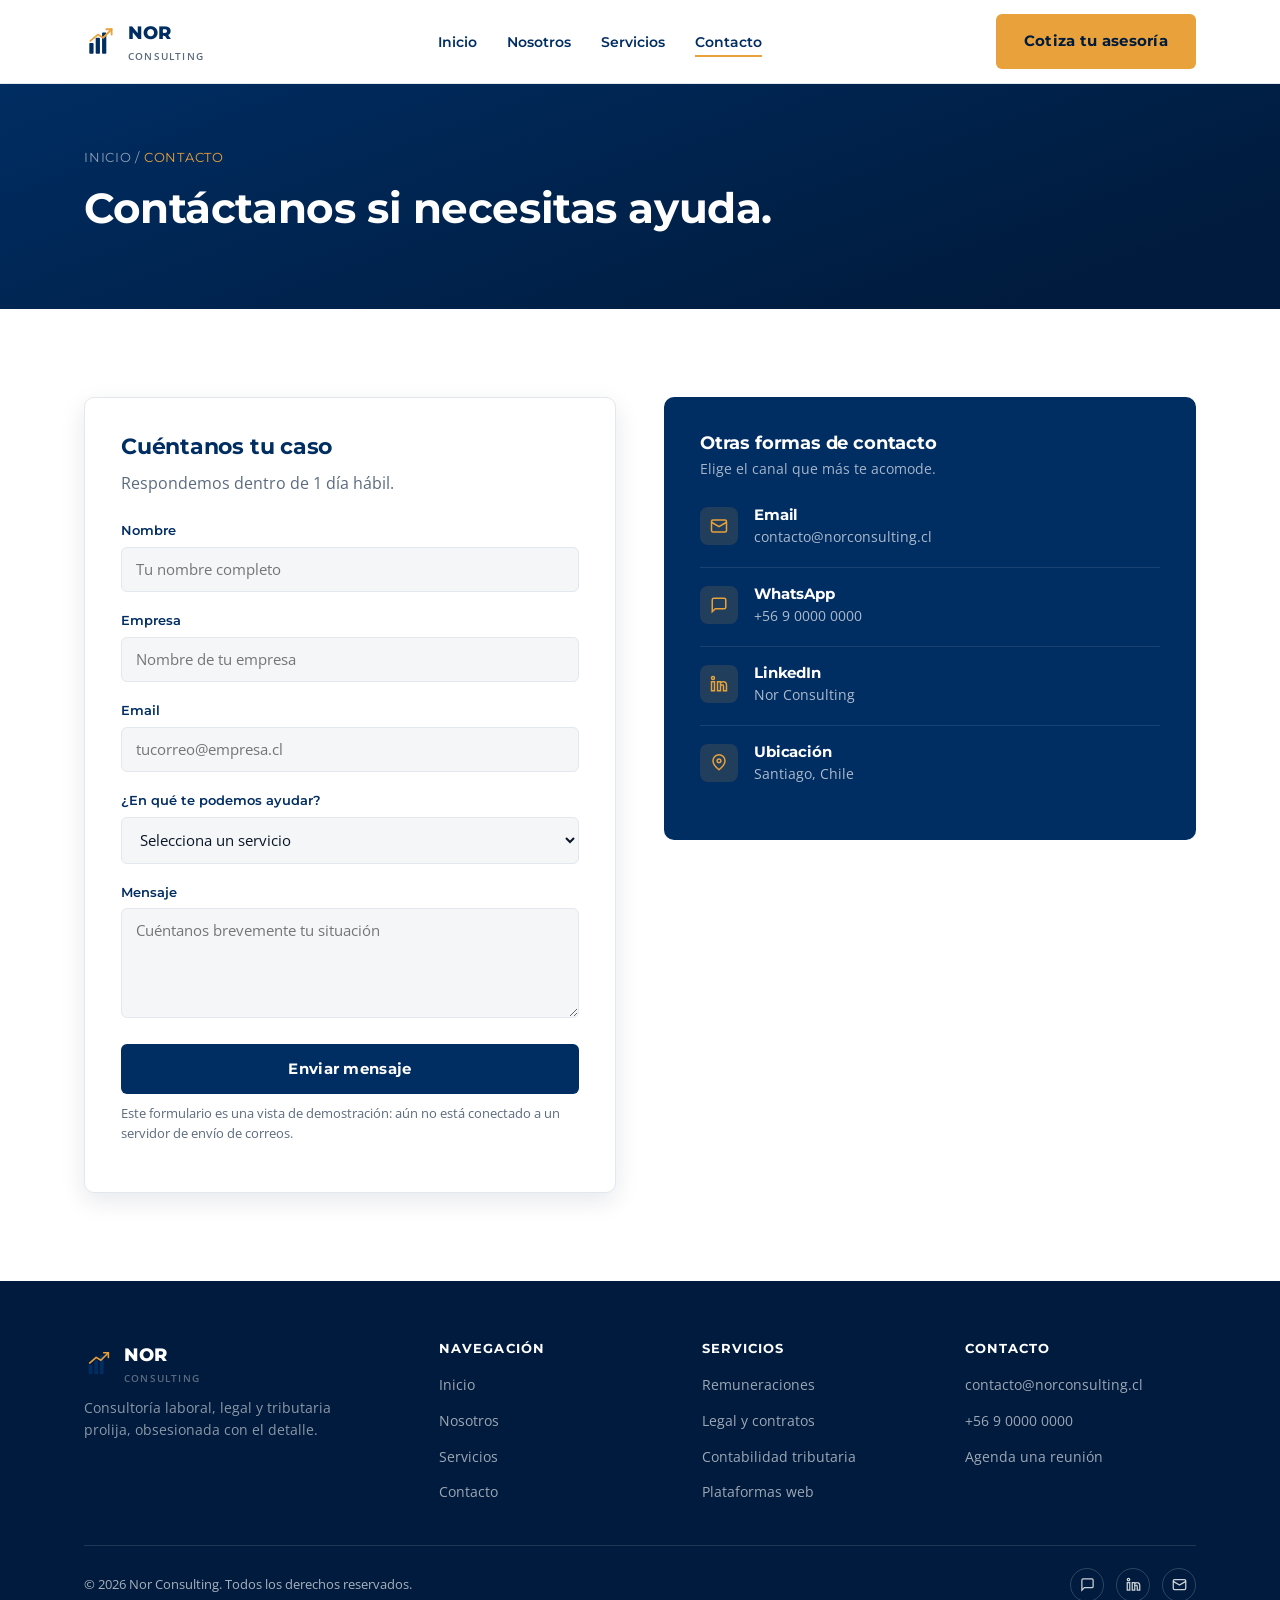
==== contacto.html @ 2d268e41 "Corrige estructura del sitio para Vercel" ====
<!DOCTYPE html>
<html lang="es">
<head>
<meta charset="UTF-8">
<meta name="viewport" content="width=device-width, initial-scale=1.0">
<title>Contacto | Nor Consulting</title>
<meta name="description" content="Contáctanos si necesitas ayuda con remuneraciones, cumplimiento laboral o gestión tributaria. Respondemos por WhatsApp, LinkedIn o email.">
<link rel="icon" href="assets/favicon.svg" type="image/svg+xml">
<link rel="stylesheet" href="css/styles.css">
</head>
<body>

<header class="site-header">
  <nav class="nav container">
    <a href="index.html" class="brand">
      <img src="assets/logo.svg" alt="Nor Consulting" width="34" height="34">
      <span>NOR<br><small>Consulting</small></span>
    </a>
    <ul class="nav-links">
      <li><a href="index.html">Inicio</a></li>
      <li><a href="nosotros.html">Nosotros</a></li>
      <li><a href="servicios.html">Servicios</a></li>
      <li><a href="contacto.html" class="active">Contacto</a></li>
    </ul>
    <div class="nav-cta">
      <a href="contacto.html" class="btn btn-gold">Cotiza tu asesoría</a>
      <button class="nav-toggle" aria-label="Abrir menú" aria-expanded="false">
        <span></span><span></span><span></span>
      </button>
    </div>
  </nav>
</header>

<section class="page-hero">
  <div class="container">
    <p class="breadcrumb"><a href="index.html" style="color:inherit">Inicio</a> / <span class="gold">Contacto</span></p>
    <h1>Contáctanos si necesitas ayuda.</h1>
  </div>
</section>

<section class="section">
  <div class="container grid grid-2" style="align-items:flex-start; gap:48px;">

    <div class="form-panel reveal">
      <h2 style="font-size:22px;">Cuéntanos tu caso</h2>
      <p style="margin-bottom:24px;">Respondemos dentro de 1 día hábil.</p>
      <form id="contact-form">
        <div class="field">
          <label for="nombre">Nombre</label>
          <input type="text" id="nombre" name="nombre" placeholder="Tu nombre completo" required>
        </div>
        <div class="field">
          <label for="empresa">Empresa</label>
          <input type="text" id="empresa" name="empresa" placeholder="Nombre de tu empresa">
        </div>
        <div class="field">
          <label for="email">Email</label>
          <input type="email" id="email" name="email" placeholder="tucorreo@empresa.cl" required>
        </div>
        <div class="field">
          <label for="servicio">¿En qué te podemos ayudar?</label>
          <select id="servicio" name="servicio">
            <option value="">Selecciona un servicio</option>
            <option value="remuneraciones">Remuneraciones</option>
            <option value="auditoria">Auditoría DT</option>
            <option value="legal">Legal, contratos y prevención</option>
            <option value="tributaria">Contabilidad y gestión tributaria</option>
            <option value="plataformas">Plataformas y migración</option>
            <option value="otro">Otro</option>
          </select>
        </div>
        <div class="field">
          <label for="mensaje">Mensaje</label>
          <textarea id="mensaje" name="mensaje" placeholder="Cuéntanos brevemente tu situación"></textarea>
        </div>
        <button type="submit" class="btn btn-navy" style="width:100%;">Enviar mensaje</button>
        <p class="form-note">Este formulario es una vista de demostración: aún no está conectado a un servidor de envío de correos.</p>
        <div class="form-success">Gracias — tu mensaje quedó registrado. Te contactaremos pronto.</div>
      </form>
    </div>

    <div class="reveal">
      <div style="background:var(--navy); border-radius:var(--radius); padding:36px;">
        <h3 style="color:var(--white); font-size:18px; margin-bottom:4px;">Otras formas de contacto</h3>
        <p style="color:rgba(255,255,255,0.65); margin-bottom:8px; font-size:14px;">Elige el canal que más te acomode.</p>

        <div class="contact-info-item">
          <div class="ic"><svg viewBox="0 0 24 24" fill="none" stroke-width="2"><rect x="2" y="4" width="20" height="16" rx="2"/><path d="m2 7 10 6 10-6"/></svg></div>
          <div><h4>Email</h4><p>contacto@norconsulting.cl</p></div>
        </div>
        <div class="contact-info-item">
          <div class="ic"><svg viewBox="0 0 24 24" fill="none" stroke-width="2"><path d="M21 15a2 2 0 0 1-2 2H7l-4 4V5a2 2 0 0 1 2-2h14a2 2 0 0 1 2 2z"/></svg></div>
          <div><h4>WhatsApp</h4><p>+56 9 0000 0000</p></div>
        </div>
        <div class="contact-info-item">
          <div class="ic"><svg viewBox="0 0 24 24" fill="none" stroke-width="2"><rect x="2" y="9" width="4" height="12"/><circle cx="4" cy="4" r="2"/><path d="M10 9h4v2a4 4 0 0 1 4-2c3 0 4 2 4 5v7h-4v-6c0-1-1-2-2-2s-2 1-2 2v6h-4z"/></svg></div>
          <div><h4>LinkedIn</h4><p>Nor Consulting</p></div>
        </div>
        <div class="contact-info-item">
          <div class="ic"><svg viewBox="0 0 24 24" fill="none" stroke-width="2"><path d="M12 21s-8-6.5-8-12a8 8 0 0 1 16 0c0 5.5-8 12-8 12z"/><circle cx="12" cy="9" r="2.5"/></svg></div>
          <div><h4>Ubicación</h4><p>Santiago, Chile</p></div>
        </div>
      </div>
    </div>

  </div>
</section>

<footer class="site-footer">
  <div class="container">
    <div class="footer-top">
      <div class="footer-brand">
        <a href="index.html" class="brand">
          <img src="assets/logo.svg" alt="Nor Consulting" width="30" height="30">
          <span>NOR<br><small>Consulting</small></span>
        </a>
        <p>Consultoría laboral, legal y tributaria prolija, obsesionada con el detalle.</p>
      </div>
      <div class="footer-col">
        <h4>Navegación</h4>
        <ul>
          <li><a href="index.html">Inicio</a></li>
          <li><a href="nosotros.html">Nosotros</a></li>
          <li><a href="servicios.html">Servicios</a></li>
          <li><a href="contacto.html">Contacto</a></li>
        </ul>
      </div>
      <div class="footer-col">
        <h4>Servicios</h4>
        <ul>
          <li><a href="servicios.html#remuneraciones">Remuneraciones</a></li>
          <li><a href="servicios.html#legal">Legal y contratos</a></li>
          <li><a href="servicios.html#tributaria">Contabilidad tributaria</a></li>
          <li><a href="servicios.html#plataformas">Plataformas web</a></li>
        </ul>
      </div>
      <div class="footer-col">
        <h4>Contacto</h4>
        <ul>
          <li><a href="mailto:contacto@norconsulting.cl">contacto@norconsulting.cl</a></li>
          <li><a href="tel:+56900000000">+56 9 0000 0000</a></li>
          <li><a href="contacto.html">Agenda una reunión</a></li>
        </ul>
      </div>
    </div>
    <div class="footer-bottom">
      <span>© 2026 Nor Consulting. Todos los derechos reservados.</span>
      <div class="social">
        <a href="#" aria-label="WhatsApp"><svg viewBox="0 0 24 24" fill="none" stroke-width="2"><path d="M21 15a2 2 0 0 1-2 2H7l-4 4V5a2 2 0 0 1 2-2h14a2 2 0 0 1 2 2z"/></svg></a>
        <a href="#" aria-label="LinkedIn"><svg viewBox="0 0 24 24" fill="none" stroke-width="2"><rect x="2" y="9" width="4" height="12"/><circle cx="4" cy="4" r="2"/><path d="M10 9h4v2a4 4 0 0 1 4-2c3 0 4 2 4 5v7h-4v-6c0-1-1-2-2-2s-2 1-2 2v6h-4z"/></svg></a>
        <a href="#" aria-label="Email"><svg viewBox="0 0 24 24" fill="none" stroke-width="2"><rect x="2" y="4" width="20" height="16" rx="2"/><path d="m2 7 10 6 10-6"/></svg></a>
      </div>
    </div>
  </div>
</footer>

<script src="js/main.js"></script>
</body>
</html>
---- css/styles.css ----
/* =========================================================
   NOR CONSULTING — Design System
   Navy #002D62 · Gold #E8A13B · White #FFFFFF · Gray #F4F6F8
   Display/Headings: Montserrat  |  Body: Open Sans
   ========================================================= */

@import url('https://fonts.googleapis.com/css2?family=Montserrat:wght@600;700;800&family=Open+Sans:wght@400;600;700&display=swap');

:root{
  --navy: #002D62;
  --navy-dark: #001B3D;
  --navy-soft: #103A6E;
  --gold: #E8A13B;
  --gold-light: #F3C77A;
  --white: #FFFFFF;
  --bg-gray: #F4F6F8;
  --ink: #0A1628;
  --text-muted: #5B6B7F;
  --border: #E2E8ED;

  --font-display: 'Montserrat', sans-serif;
  --font-body: 'Open Sans', sans-serif;

  --container: 1160px;
  --radius: 10px;
  --shadow-sm: 0 1px 3px rgba(0,29,64,0.08);
  --shadow-md: 0 8px 24px rgba(0,29,64,0.10);
  --shadow-lg: 0 20px 48px rgba(0,29,64,0.16);
}

*, *::before, *::after{ box-sizing: border-box; }

html{ scroll-behavior: smooth; }

body{
  margin:0;
  font-family: var(--font-body);
  color: var(--ink);
  background: var(--white);
  line-height: 1.6;
  -webkit-font-smoothing: antialiased;
}

h1,h2,h3,h4{
  font-family: var(--font-display);
  color: var(--navy);
  margin: 0 0 .5em;
  line-height: 1.15;
  letter-spacing: -0.01em;
}

p{ margin: 0 0 1em; color: var(--text-muted); }

a{ color: inherit; text-decoration: none; }

img{ max-width: 100%; display:block; }

.container{
  max-width: var(--container);
  margin: 0 auto;
  padding: 0 24px;
}

.eyebrow{
  display:inline-flex;
  align-items:center;
  gap:8px;
  font-family: var(--font-display);
  font-weight:700;
  font-size: 12.5px;
  letter-spacing: 0.14em;
  text-transform: uppercase;
  color: var(--gold);
  margin-bottom: 14px;
}
.eyebrow::before{
  content:"";
  width: 22px; height:2px;
  background: var(--gold);
  display:inline-block;
}

/* -------------------- Buttons -------------------- */
.btn{
  display:inline-flex;
  align-items:center;
  justify-content:center;
  gap:8px;
  font-family: var(--font-display);
  font-weight:700;
  font-size: 14.5px;
  letter-spacing: 0.02em;
  padding: 14px 26px;
  border-radius: 6px;
  border: 2px solid transparent;
  cursor:pointer;
  transition: transform .15s ease, box-shadow .15s ease, background .15s ease, color .15s ease, border-color .15s ease;
}
.btn-gold{
  background: var(--gold);
  color: var(--navy-dark);
}
.btn-gold:hover{ background: var(--gold-light); transform: translateY(-2px); box-shadow: var(--shadow-md); }

.btn-outline{
  background: transparent;
  border-color: rgba(255,255,255,0.35);
  color: var(--white);
}
.btn-outline:hover{ border-color: var(--gold); color: var(--gold); }

.btn-navy{
  background: var(--navy);
  color: var(--white);
}
.btn-navy:hover{ background: var(--navy-dark); transform: translateY(-2px); box-shadow: var(--shadow-md); }

/* -------------------- Header / Nav -------------------- */
.site-header{
  position: sticky;
  top:0;
  z-index: 100;
  background: rgba(255,255,255,0.92);
  backdrop-filter: blur(10px);
  border-bottom: 1px solid var(--border);
}
.nav{
  display:flex;
  align-items:center;
  justify-content:space-between;
  padding: 14px 24px;
}
.brand{
  display:flex;
  align-items:center;
  gap:10px;
  font-family: var(--font-display);
  font-weight:800;
  font-size: 18px;
  color: var(--navy);
}
.brand small{
  display:block;
  font-family: var(--font-body);
  font-weight:600;
  font-size: 10px;
  letter-spacing: 0.12em;
  color: var(--text-muted);
  text-transform: uppercase;
}
.nav-links{
  display:flex;
  align-items:center;
  gap: 30px;
  list-style:none;
  margin:0; padding:0;
}
.nav-links a{
  font-family: var(--font-display);
  font-weight:600;
  font-size: 14px;
  color: var(--navy);
  position: relative;
  padding: 6px 0;
}
.nav-links a::after{
  content:"";
  position:absolute;
  left:0; bottom:0;
  width:0; height:2px;
  background: var(--gold);
  transition: width .2s ease;
}
.nav-links a:hover::after,
.nav-links a.active::after{ width:100%; }
.nav-links a.active{ color: var(--navy); }

.nav-cta{ display:flex; align-items:center; gap:18px; }

.nav-toggle{
  display:none;
  background:none;
  border:none;
  cursor:pointer;
  padding: 6px;
}
.nav-toggle span{
  display:block;
  width: 24px; height:2px;
  background: var(--navy);
  margin: 5px 0;
  transition: .2s;
}

@media (max-width: 900px){
  .nav-links{
    position: fixed;
    top: 64px; left:0; right:0;
    flex-direction: column;
    background: var(--white);
    padding: 20px 24px 30px;
    gap: 18px;
    border-bottom: 1px solid var(--border);
    transform: translateY(-130%);
    transition: transform .25s ease;
  }
  .nav-links.open{ transform: translateY(0); }
  .nav-toggle{ display:block; }
  .nav-cta .btn{ display:none; }
}

/* -------------------- Hero -------------------- */
.hero{
  position: relative;
  background: linear-gradient(160deg, var(--navy) 0%, var(--navy-dark) 78%);
  color: var(--white);
  overflow: hidden;
  padding: 96px 0 84px;
}
.hero .container{
  display:grid;
  grid-template-columns: 1.05fr 0.95fr;
  gap: 48px;
  align-items:center;
}
.hero h1{
  color: var(--white);
  font-size: clamp(34px, 4.4vw, 54px);
  font-weight: 800;
}
.hero h1 .accent{ color: var(--gold); }
.hero .lead{
  color: rgba(255,255,255,0.78);
  font-size: 17px;
  max-width: 480px;
  margin-bottom: 30px;
}
.hero-ctas{ display:flex; gap:14px; flex-wrap:wrap; }

/* Signature element: ledger-to-order animation */
.ledger{
  position:relative;
  width: 100%;
  aspect-ratio: 1 / 0.82;
  min-height: 320px;
}
.ledger-frame{
  position:absolute; inset:0;
  border: 1px solid rgba(255,255,255,0.12);
  border-radius: 14px;
  background: rgba(255,255,255,0.03);
}
.ledger-row{
  position:absolute;
  left: 6%;
  width: 88%;
  height: 34px;
  border-radius: 6px;
  background: rgba(255,255,255,0.06);
  border: 1px solid rgba(255,255,255,0.08);
  display:flex;
  align-items:center;
  padding: 0 16px;
  gap: 12px;
  opacity:0;
  animation: settle 900ms cubic-bezier(.2,.7,.2,1) forwards;
}
.ledger-row .dot{ width:7px; height:7px; border-radius:50%; background: var(--gold); flex-shrink:0; }
.ledger-row .bar{ height:8px; border-radius:4px; background: rgba(255,255,255,0.18); }
.ledger-row .bar.gold{ background: var(--gold); opacity:.85; }

.ledger-row:nth-child(2){ top: 10%; animation-delay: .15s; }
.ledger-row:nth-child(3){ top: 24%; animation-delay: .38s; }
.ledger-row:nth-child(4){ top: 38%; animation-delay: .52s; }
.ledger-row:nth-child(5){ top: 52%; animation-delay: .70s; }
.ledger-row:nth-child(6){ top: 66%; animation-delay: .88s; }
.ledger-row:nth-child(7){ top: 80%; animation-delay: 1.05s; background: rgba(232,161,59,0.14); border-color: rgba(232,161,59,0.35); }

@keyframes settle{
  0%{ opacity:0; transform: translate(var(--dx,0), var(--dy,0)) rotate(var(--dr,0)); }
  100%{ opacity:1; transform: translate(0,0) rotate(0); }
}
.ledger-row:nth-child(2){ --dx:-40px; --dy:-30px; --dr:-6deg; }
.ledger-row:nth-child(3){ --dx:34px; --dy:-16px; --dr:5deg; }
.ledger-row:nth-child(4){ --dx:-24px; --dy:22px; --dr:-4deg; }
.ledger-row:nth-child(5){ --dx:44px; --dy:12px; --dr:7deg; }
.ledger-row:nth-child(6){ --dx:-30px; --dy:-18px; --dr:-5deg; }
.ledger-row:nth-child(7){ --dx:20px; --dy:26px; --dr:3deg; }

@media (prefers-reduced-motion: reduce){
  .ledger-row{ animation: none !important; opacity:1 !important; transform:none !important; }
}

@media (max-width: 860px){
  .hero .container{ grid-template-columns: 1fr; }
  .ledger{ order:-1; min-height: 220px; }
}

/* -------------------- Trust bar -------------------- */
.trust{
  background: var(--white);
  border-bottom: 1px solid var(--border);
  padding: 30px 0;
}
.trust-inner{
  display:flex;
  align-items:center;
  justify-content:space-between;
  gap: 24px;
  flex-wrap:wrap;
}
.trust-label{
  font-family: var(--font-display);
  font-weight:700;
  font-size: 12px;
  letter-spacing: 0.1em;
  text-transform: uppercase;
  color: var(--text-muted);
  white-space:nowrap;
}
.trust-logos{
  display:flex;
  align-items:center;
  gap: 36px;
  flex-wrap:wrap;
}
.trust-logos span{
  font-family: var(--font-display);
  font-weight:800;
  font-size: 19px;
  color: var(--navy);
  opacity:.85;
}

/* -------------------- Section shells -------------------- */
.section{ padding: 88px 0; }
.section-gray{ background: var(--bg-gray); }
.section-navy{ background: var(--navy); color: var(--white); }
.section-navy h2, .section-navy h3{ color: var(--white); }
.section-navy p{ color: rgba(255,255,255,0.72); }

.section-head{
  max-width: 640px;
  margin-bottom: 48px;
}
.section-head.center{ margin-left:auto; margin-right:auto; text-align:center; }
.section-head h2{ font-size: clamp(26px, 3vw, 36px); }

/* -------------------- Cards / Grids -------------------- */
.grid{ display:grid; gap: 24px; }
.grid-2{ grid-template-columns: repeat(2, 1fr); }
.grid-3{ grid-template-columns: repeat(3, 1fr); }
.grid-4{ grid-template-columns: repeat(4, 1fr); }

@media (max-width: 900px){
  .grid-4{ grid-template-columns: repeat(2, 1fr); }
  .grid-3{ grid-template-columns: repeat(2, 1fr); }
}
@media (max-width: 620px){
  .grid-2, .grid-3, .grid-4{ grid-template-columns: 1fr; }
}

.card{
  background: var(--white);
  border: 1px solid var(--border);
  border-radius: var(--radius);
  padding: 30px 26px;
  transition: transform .18s ease, box-shadow .18s ease, border-color .18s ease;
}
.card:hover{ transform: translateY(-4px); box-shadow: var(--shadow-md); border-color: transparent; }

.card-icon{
  width: 46px; height:46px;
  border-radius: 9px;
  background: var(--navy);
  display:flex; align-items:center; justify-content:center;
  margin-bottom: 18px;
}
.card-icon svg{ width: 22px; height:22px; stroke: var(--gold); }

.card h3{ font-size: 18px; margin-bottom: 8px; }
.card p{ font-size: 14.5px; margin-bottom: 0; }

.card ul{ margin: 12px 0 0; padding-left: 18px; color: var(--text-muted); font-size: 14px; }
.card ul li{ margin-bottom: 6px; }

/* Service card, dark variant used on servicios.html */
.service-card{
  background: var(--navy);
  color: var(--white);
  border-radius: var(--radius);
  padding: 34px 28px;
  position: relative;
  overflow:hidden;
}
.service-card::before{
  content:"";
  position:absolute;
  top:-40%; right:-20%;
  width: 220px; height:220px;
  background: radial-gradient(circle, rgba(232,161,59,0.16), transparent 70%);
}
.service-card h3{ color: var(--white); font-size: 19px; }
.service-card p{ color: rgba(255,255,255,0.68); }
.service-card ul{ color: rgba(255,255,255,0.75); }
.service-card .card-icon{ background: rgba(255,255,255,0.08); }

/* -------------------- Stats strip -------------------- */
.stats{
  display:grid;
  grid-template-columns: repeat(4, 1fr);
  gap: 24px;
  text-align:center;
}
.stat .num{
  font-family: var(--font-display);
  font-weight:800;
  font-size: clamp(30px, 3vw, 40px);
  color: var(--gold);
}
.stat .label{
  font-size: 13px;
  color: rgba(255,255,255,0.7);
  text-transform: uppercase;
  letter-spacing: 0.06em;
}
@media (max-width: 700px){ .stats{ grid-template-columns: repeat(2,1fr); } }

/* -------------------- CTA band -------------------- */
.cta-band{
  background: var(--navy);
  color: var(--white);
  border-radius: 16px;
  padding: 56px;
  display:flex;
  align-items:center;
  justify-content:space-between;
  gap: 30px;
  flex-wrap:wrap;
}
.cta-band h2{ color: var(--white); margin-bottom: 6px; font-size: 26px; }
.cta-band p{ margin:0; color: rgba(255,255,255,0.72); }

/* -------------------- Forms -------------------- */
.form-panel{
  background: var(--white);
  border: 1px solid var(--border);
  border-radius: var(--radius);
  padding: 36px;
  box-shadow: var(--shadow-md);
}
.field{ margin-bottom: 18px; }
.field label{
  display:block;
  font-family: var(--font-display);
  font-weight:600;
  font-size: 13px;
  color: var(--navy);
  margin-bottom: 6px;
}
.field input, .field select, .field textarea{
  width:100%;
  padding: 12px 14px;
  border: 1px solid var(--border);
  border-radius: 6px;
  font-family: var(--font-body);
  font-size: 14.5px;
  color: var(--ink);
  background: var(--bg-gray);
  transition: border-color .15s ease, background .15s ease;
}
.field input:focus, .field select:focus, .field textarea:focus{
  outline: none;
  border-color: var(--gold);
  background: var(--white);
}
.field textarea{ resize: vertical; min-height: 110px; }
.form-note{ font-size: 12.5px; color: var(--text-muted); margin-top: 10px; }
.form-success{
  display:none;
  background: #F0F8F2;
  border: 1px solid #BFE3C6;
  color: #1E6B32;
  padding: 14px 16px;
  border-radius: 8px;
  font-size: 14px;
  margin-top: 16px;
}

/* -------------------- Contact info list -------------------- */
.contact-info-item{
  display:flex;
  gap: 16px;
  align-items:flex-start;
  padding: 18px 0;
  border-bottom: 1px solid rgba(255,255,255,0.1);
}
.contact-info-item:last-child{ border-bottom:none; }
.contact-info-item .ic{
  width: 38px; height:38px;
  border-radius: 8px;
  background: rgba(232,161,59,0.14);
  display:flex; align-items:center; justify-content:center;
  flex-shrink:0;
}
.contact-info-item .ic svg{ width:18px; height:18px; stroke: var(--gold); }
.contact-info-item h4{ color: var(--white); font-size: 14.5px; margin: 0 0 3px; font-family: var(--font-display); }
.contact-info-item p{ margin:0; color: rgba(255,255,255,0.68); font-size: 14px; }

/* -------------------- Timeline / pillars (nosotros) -------------------- */
.pillar{
  display:flex;
  gap: 20px;
  padding: 26px 0;
  border-bottom: 1px solid var(--border);
}
.pillar:last-child{ border-bottom: none; }
.pillar .index{
  font-family: var(--font-display);
  font-weight:800;
  font-size: 14px;
  color: var(--gold);
  width: 36px;
  flex-shrink:0;
}
.pillar h3{ font-size: 18px; margin-bottom: 6px; }

.quote-card{
  background: var(--white);
  border-left: 4px solid var(--gold);
  border-radius: 0 10px 10px 0;
  padding: 26px 28px;
  box-shadow: var(--shadow-sm);
}
.quote-card p{
  font-family: var(--font-display);
  font-size: 17px;
  font-weight: 600;
  color: var(--navy);
  margin-bottom: 12px;
  font-style: normal;
}
.quote-card .who{ font-size: 13px; color: var(--text-muted); }

/* -------------------- Footer -------------------- */
.site-footer{
  background: var(--navy-dark);
  color: rgba(255,255,255,0.66);
  padding: 60px 0 26px;
}
.footer-top{
  display:grid;
  grid-template-columns: 1.4fr 1fr 1fr 1fr;
  gap: 32px;
  padding-bottom: 40px;
  border-bottom: 1px solid rgba(255,255,255,0.12);
}
.footer-brand .brand{ color: var(--white); }
.footer-brand p{ font-size: 13.5px; color: rgba(255,255,255,0.55); margin-top: 12px; max-width: 260px; }
.footer-col h4{
  font-family: var(--font-display);
  font-size: 13px;
  letter-spacing: 0.08em;
  text-transform: uppercase;
  color: var(--white);
  margin-bottom: 16px;
}
.footer-col ul{ list-style:none; margin:0; padding:0; display:flex; flex-direction:column; gap: 10px; }
.footer-col a{ font-size: 14px; color: rgba(255,255,255,0.62); transition: color .15s ease; }
.footer-col a:hover{ color: var(--gold); }
.footer-bottom{
  display:flex;
  align-items:center;
  justify-content:space-between;
  padding-top: 22px;
  font-size: 12.5px;
  flex-wrap:wrap;
  gap: 14px;
}
.social{ display:flex; gap: 12px; }
.social a{
  width: 34px; height:34px;
  border-radius: 50%;
  border: 1px solid rgba(255,255,255,0.18);
  display:flex; align-items:center; justify-content:center;
  transition: border-color .15s ease, background .15s ease;
}
.social a:hover{ border-color: var(--gold); background: rgba(232,161,59,0.1); }
.social svg{ width:15px; height:15px; stroke: rgba(255,255,255,0.8); }

@media (max-width: 860px){
  .footer-top{ grid-template-columns: 1fr 1fr; }
}
@media (max-width: 560px){
  .footer-top{ grid-template-columns: 1fr; }
  .cta-band{ padding: 36px; flex-direction:column; align-items:flex-start; }
  .section{ padding: 60px 0; }
}

/* -------------------- Page hero (interior pages) -------------------- */
.page-hero{
  background: linear-gradient(160deg, var(--navy) 0%, var(--navy-dark) 85%);
  color: var(--white);
  padding: 64px 0 56px;
}
.page-hero h1{ color: var(--white); font-size: clamp(28px, 3.6vw, 42px); }
.breadcrumb{
  font-family: var(--font-display);
  font-size: 12.5px;
  letter-spacing: 0.06em;
  text-transform: uppercase;
  color: rgba(255,255,255,0.55);
  margin-bottom: 16px;
}
.breadcrumb .gold{ color: var(--gold); }

/* -------------------- Utilities -------------------- */
.mt-0{ margin-top:0; }
.text-center{ text-align:center; }
.reveal{
  opacity:0;
  transform: translateY(18px);
  transition: opacity .6s ease, transform .6s ease;
}
.reveal.in{ opacity:1; transform:none; }
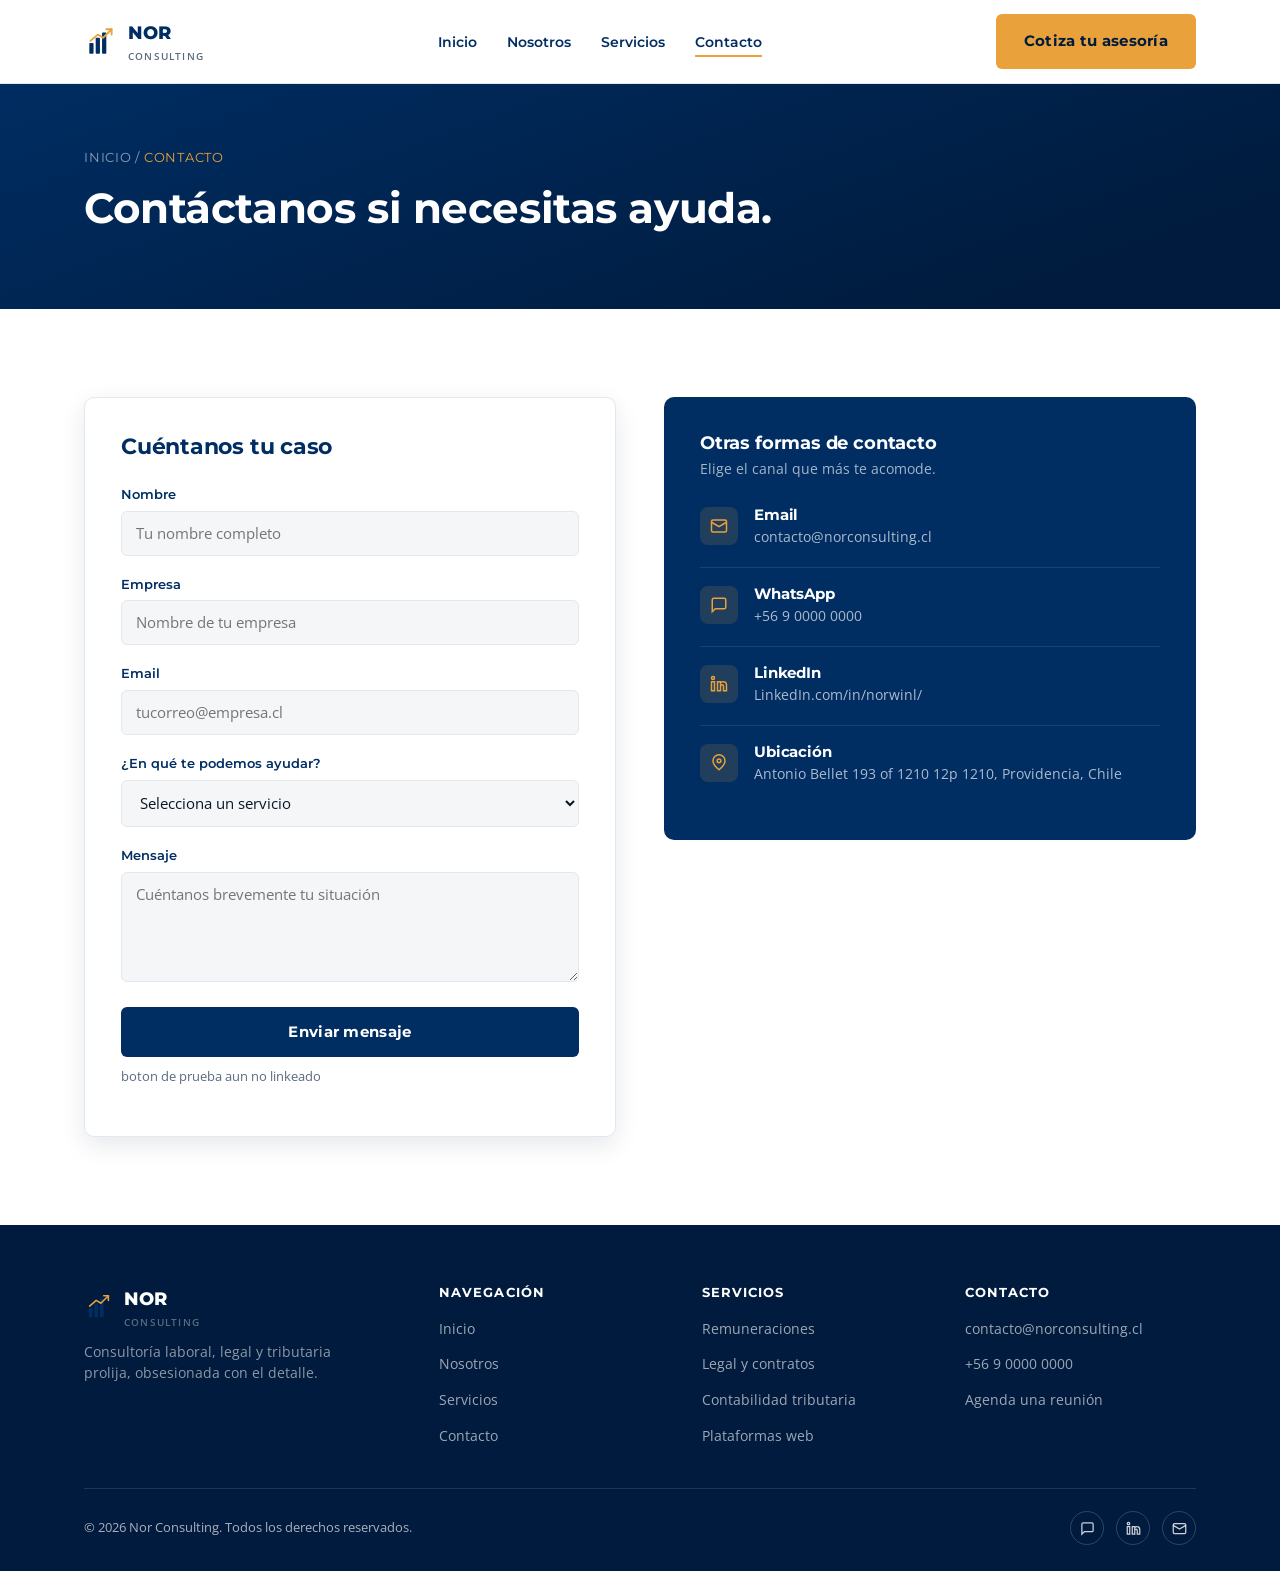
==== commit f2e6d3d1: "Actualiza textos del sitio" ====
--- a/contacto.html
+++ b/contacto.html
@@ -43,7 +43,7 @@
 
     <div class="form-panel reveal">
       <h2 style="font-size:22px;">Cuéntanos tu caso</h2>
-      <p style="margin-bottom:24px;">Respondemos dentro de 1 día hábil.</p>
+      <p style="margin-bottom:24px;"> </p>
       <form id="contact-form">
         <div class="field">
           <label for="nombre">Nombre</label>
@@ -74,7 +74,7 @@
           <textarea id="mensaje" name="mensaje" placeholder="Cuéntanos brevemente tu situación"></textarea>
         </div>
         <button type="submit" class="btn btn-navy" style="width:100%;">Enviar mensaje</button>
-        <p class="form-note">Este formulario es una vista de demostración: aún no está conectado a un servidor de envío de correos.</p>
+        <p class="form-note"> boton de prueba aun no linkeado</p>
         <div class="form-success">Gracias — tu mensaje quedó registrado. Te contactaremos pronto.</div>
       </form>
     </div>
@@ -94,11 +94,11 @@
         </div>
         <div class="contact-info-item">
           <div class="ic"><svg viewBox="0 0 24 24" fill="none" stroke-width="2"><rect x="2" y="9" width="4" height="12"/><circle cx="4" cy="4" r="2"/><path d="M10 9h4v2a4 4 0 0 1 4-2c3 0 4 2 4 5v7h-4v-6c0-1-1-2-2-2s-2 1-2 2v6h-4z"/></svg></div>
-          <div><h4>LinkedIn</h4><p>Nor Consulting</p></div>
+          <div><h4>LinkedIn</h4><p> LinkedIn.com/in/norwinl/ </p></div>
         </div>
         <div class="contact-info-item">
           <div class="ic"><svg viewBox="0 0 24 24" fill="none" stroke-width="2"><path d="M12 21s-8-6.5-8-12a8 8 0 0 1 16 0c0 5.5-8 12-8 12z"/><circle cx="12" cy="9" r="2.5"/></svg></div>
-          <div><h4>Ubicación</h4><p>Santiago, Chile</p></div>
+          <div><h4>Ubicación</h4><p> Antonio Bellet 193 of 1210 12p 1210, Providencia, Chile</p></div>
         </div>
       </div>
     </div>
--- a/css/styles.css
+++ b/css/styles.css
@@ -623,3 +623,27 @@
   transition: opacity .6s ease, transform .6s ease;
 }
 .reveal.in{ opacity:1; transform:none; }
+
+.hero-content {
+  display: flex;
+  align-items: center;
+  gap: 50px;
+}
+
+.hero-text {
+  flex: 1;
+}
+
+modificaciones
+
+.hero-carousel {
+  width: 100%;
+  overflow: hidden;
+}
+
+.carousel-slide img {
+  width: 100%;
+  height: auto;
+  display: block;
+  object-fit: cover;
+}
